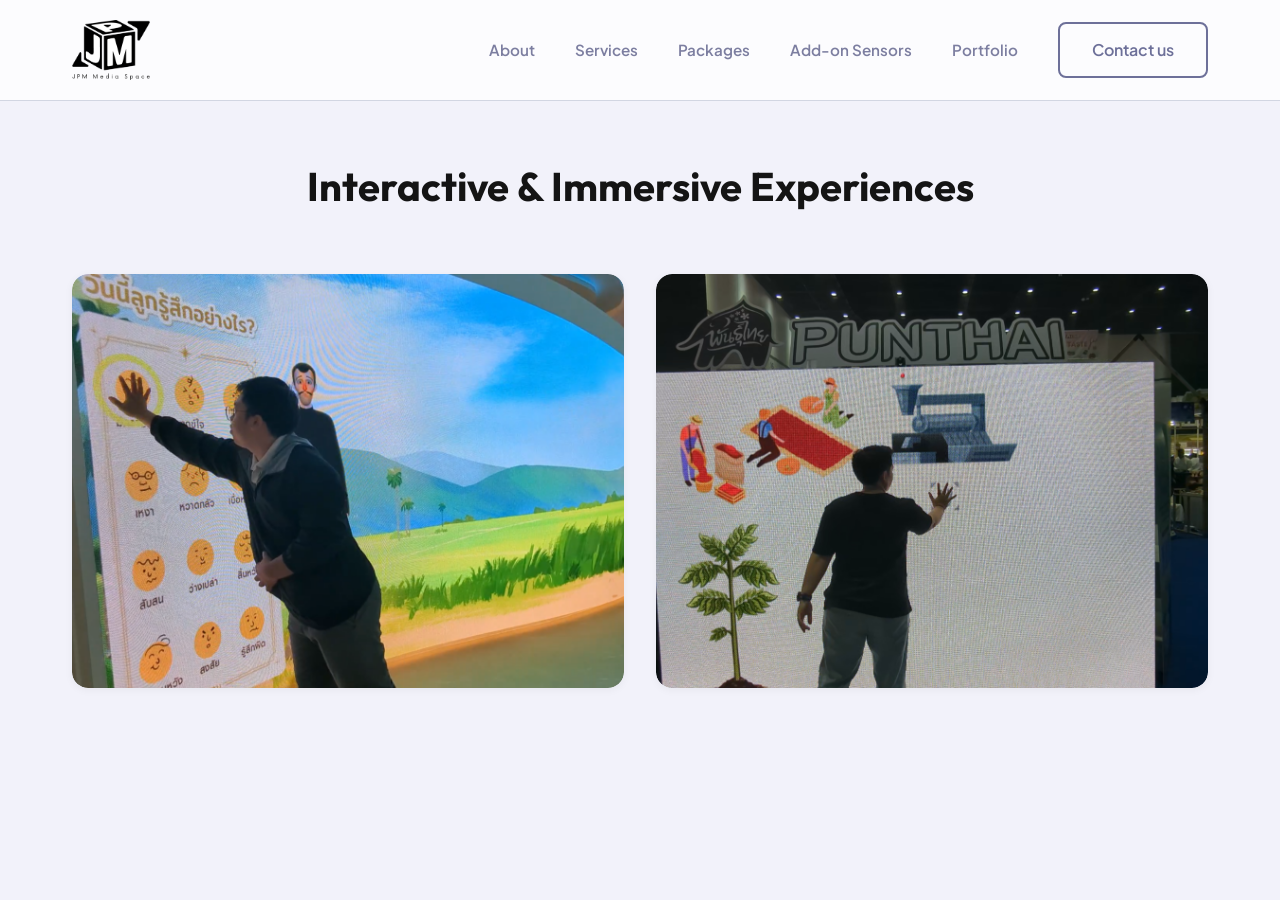
==== portfolio-interactive.html @ 13b3eb7c "Add files via upload" ====
<!DOCTYPE html>
<html lang="en">
<head>
  <meta charset="UTF-8">
  <meta name="viewport" content="width=device-width, initial-scale=1.0">
  <meta name="description" content="Immersive interactive program services for events and permanent spaces. Touch screens, projection mapping, LED walls, and intelligent sensors customized for your audience.">
  <title>JPM MEDIA SPACE | IMMERSIVE WORKS</title>
  <link rel="icon" href="assets/site icon.png" sizes="32x32">
  <!-- Google Fonts -->
  <link rel="preconnect" href="https://fonts.googleapis.com">
  <link rel="preconnect" href="https://fonts.gstatic.com" crossorigin>
  <link href="https://fonts.googleapis.com/css2?family=Outfit:wght@400;600;700;800&family=Plus+Jakarta+Sans:wght@400;500;600;700&display=swap" rel="stylesheet">
  <!-- Stylesheet -->
  <link rel="stylesheet" href="styleimmersive.css">
</head>

<body>
      <!-- ==========================================
       NAV BAR
       ========================================== -->
     <nav class="navbar" id="navbar">
    <div class="container">
    <a href="index.html" class="logo">
      <img src="assets/JPM NEW LOGO.png" alt="">
    </a>
      <ul class="nav-links" id="nav-links">
        <li><a href="index.html #about" class="nav-link">About</a></li>
        <li><a href="index.html #services-overview" class="nav-link">Services</a></li>
        <li><a href="index.html #packages" class="nav-link">Packages</a></li>
        <li><a href="index.html #sensors" class="nav-link">Add-on Sensors</a></li>
        <li><a href="index.html #portfolio" class="nav-link">Portfolio</a></li>
        <!-- <li><a href="#workflow" class="nav-link">Workflow</a></li> -->
        <li><a href="index.html #contact" class="btn btn-secondary">Contact us</a></li>
      </ul>
      <button class="mobile-menu-btn" aria-label="Toggle Navigation Menu">
        ☰
      </button>
    </div>
  </nav>

    <!-- ==========================================
       Portfolio
       ========================================== -->

<section class="portfolio" id="portfolio">
  <div class="container" id="portpart">
    <div class="section-header">
      <h2 class="section-title" id="section-title.port">Interactive & Immersive Experiences</h2>
    </div>

 <div class="portfolio-gallery">

  <!-- Portfolio 1 -->
  <input type="checkbox" id="modal1" class="modal-toggle">
  <label for="modal1" class="portfolio-item">
    <img src="assets/Nicolas.png" alt="Immersive LED and Projection Mapping room reference">
    <div class="portfolio-overlay">
      <h3 class="portfolio-title">Shrine of Blessed Nicholas Bunkerd</h3>
    </div>
  </label>
  <div class="modal-overlay modal-overlay-1">
    <label for="modal1" class="modal-overlay-inner">
      <img src="assets/Nicolas.png" class="modal-img">
    </label>
  </div>

  <!-- Portfolio 2 -->
  <input type="checkbox" id="modal2" class="modal-toggle">
  <label for="modal2" class="portfolio-item">
    <img src="assets/Punthai.png" alt="Second project reference">
    <div class="portfolio-overlay">
      <h3 class="portfolio-title">Punthai Coffee</h3>
    </div>
  </label>
  <div class="modal-overlay modal-overlay-2">
    <label for="modal2" class="modal-overlay-inner">
      <img src="assets/Punthai.png" class="modal-img">
    </label>
  </div>


     
           


    </div>
  </div>
</section>




</body>
---- styleimmersive.css ----
/* Custom CSS for Interactive Program Services Landing Page */

/* ==========================================
   1. DESIGN SYSTEM & CSS VARIABLES
   ========================================== */
:root {
  --color-white: #FFFFFF;
  --color-bg-light: #F2F2FA;
  --color-border: #D2D6E2;
  --color-muted: #9498B3;
  --color-slate-blue: #7C7EA0;
  --color-brand: #6D7099;
  --color-brand-glow: rgba(109, 112, 153, 0.4);
  --color-body-text: #525355;
  --color-dark: #141414;
  --color-dark-card: #1f1f23;
  
  --font-heading: 'Outfit', sans-serif;
  --font-body: 'Plus Jakarta Sans', sans-serif;
  
  --shadow-sm: 0 2px 8px rgba(20, 20, 20, 0.05);
  --shadow-md: 0 10px 30px rgba(109, 112, 153, 0.08);
  --shadow-lg: 0 20px 40px rgba(20, 20, 20, 0.12);
  --shadow-glow: 0 0 25px var(--color-brand-glow);
  
  --transition-fast: 0.2s cubic-bezier(0.4, 0, 0.2, 1);
  --transition-normal: 0.4s cubic-bezier(0.4, 0, 0.2, 1);
  --transition-slow: 0.6s cubic-bezier(0.4, 0, 0.2, 1);
}

/* ==========================================
   2. RESET & BASE STYLES
   ========================================== */
*, *::before, *::after {
  box-sizing: border-box;
  margin: 0;
  padding: 0;
}

html {
  scroll-behavior: smooth;
  font-size: 16px;
  -webkit-font-smoothing: antialiased;
}

body {
  font-family: var(--font-body);
  background-color: var(--color-bg-light);
  color: var(--color-body-text);
  line-height: 1.6;
  overflow-x: hidden;
}

h1, h2, h3, h4, h5, h6 {
  font-family: var(--font-heading);
  color: var(--color-dark);
  font-weight: 700;
  line-height: 1.2;
}

a {
  color: inherit;
  text-decoration: none;
  transition: var(--transition-fast);
}

img {
  max-width: 100%;
  display: block;
  border-radius: 12px;
}

ul {
  list-style: none;
}

button, input, textarea, select {
  font-family: inherit;
  font-size: inherit;
}

.container {
  width: 100%;
  max-width: 1200px;
  margin: 0 auto;
  padding: 0 2rem;
}

/* Common Section Styles */
section {
  padding: 7rem 0;
  position: relative;
}

.section-header {
  text-align: center;
  max-width: 700px;
  margin: 0 auto 4rem auto;
}

.section-subtitle {
  text-transform: uppercase;
  font-size: 0.85rem;
  letter-spacing: 2px;
  color: var(--color-brand);
  margin-bottom: 0.75rem;
  display: inline-block;
  font-weight: 600;
  background: rgba(109, 112, 153, 0.1);
  padding: 0.25rem 0.75rem;
  border-radius: 100px;
}

.section-title {
  font-size: 2.5rem;
  margin-bottom: 1rem;
}

.section-desc {
  color: var(--color-slate-blue);
  font-size: 1.1rem;
}

/* Buttons */
.btn {
  display: inline-flex;
  align-items: center;
  justify-content: center;
  padding: 0.85rem 2rem;
  border-radius: 8px;
  font-weight: 600;
  cursor: pointer;
  transition: var(--transition-normal);
  border: 2px solid transparent;
  gap: 0.5rem;
}

.btn-primary {
  background-color: var(--color-brand);
  color: var(--color-white);
  box-shadow: 0 4px 15px rgba(109, 112, 153, 0.3);
}

.btn-primary:hover {
  background-color: var(--color-dark);
  box-shadow: var(--shadow-glow);
  transform: translateY(-2px);
}

.btn-secondary {
  background-color: transparent;
  color: var(--color-brand);
  border-color: var(--color-brand);
}

.btn-secondary:hover {
  background-color: var(--color-brand);
  color: var(--color-white);
  transform: translateY(-2px);
}

.btn-dark {
  background-color: var(--color-dark);
  color: var(--color-white);
}

.btn-dark:hover {
  background-color: var(--color-brand);
  transform: translateY(-2px);
}

/* ==========================================
   3. NAVIGATION BAR (GLASSMORPHIC)
   ========================================== */
.navbar {
  position: fixed;
  top: 0;
  left: 0;
  width: 100%;
  z-index: 1000;
  padding: 1.25rem 0;
  background: rgba(255, 255, 255, 0.75);
  backdrop-filter: blur(15px);
  -webkit-backdrop-filter: blur(15px);
  border-bottom: 1px solid var(--color-border);
  transition: var(--transition-normal);
}

.navbar.scrolled {
  padding: 0.8rem 0;
  background: rgba(255, 255, 255, 0.9);
  box-shadow: var(--shadow-sm);
}

.navbar .container {
  display: flex;
  justify-content: space-between;
  align-items: center;
}

.logo {
  font-family: var(--font-heading);
  font-weight: 800;
  font-size: 1.5rem;
  color: var(--color-dark);
  display: flex;
  align-items: center;
  gap: 0.5rem;
}

.logo img {
  height: 60px; 
  width: auto;  /* Maintains aspect ratio */
  object-fit: contain;
  border-radius: 0; /* Override default img border radius if needed */
  transition: var(--transition-normal);
  padding-right: 30px;
} */

.logo img:hover {
  transform: scale(1.05); /* Subtle zoom interaction on hover */
}

.logo-dot {
  width: 10px;
  height: 10px;
  background-color: var(--color-brand);
  border-radius: 50%;
  display: inline-block;
  box-shadow: 0 0 10px var(--color-brand);
  animation: pulse 2s infinite;
}

.nav-links {
  display: flex;
  gap: 2.5rem;
  align-items: center;
}

.nav-link {
  font-weight: 600;
  color: var(--color-slate-blue);
  font-size: 0.95rem;
  position: relative;
  padding: 0.25rem 0;
}

.nav-link::after {
  content: '';
  position: absolute;
  bottom: 0;
  left: 0;
  width: 0;
  height: 2px;
  background-color: var(--color-brand);
  transition: var(--transition-fast);
}

.nav-link:hover {
  color: var(--color-brand);
}

.nav-link:hover::after {
  width: 100%;
}

.mobile-menu-btn {
  display: none;
  background: none;
  border: none;
  font-size: 1.5rem;
  color: var(--color-dark);
  cursor: pointer;
}

/* ==========================================
   4. HERO SECTION
   ========================================== */
.hero {
  height: 90vh;
  min-height: 700px;
  display: flex;
  align-items: center;
  justify-content: center;
  background-color: var(--color-dark);
  color: var(--color-white);
  padding: 10;
  position: relative;
  overflow: hidden;
}

#hero-canvas {
  position: absolute;
  top: 0;
  left: 0;
  width: 100%;
  height: 100%;
  z-index: 1;
  pointer-events: all;
  opacity: 0.6;
}

.hero-overlay {
  position: absolute;
  top: 0;
  left: 0;
  width: 100%;
  height: 100%;
  background: radial-gradient(circle at 70% 30%, rgba(109, 112, 153, 0.15) 0%, rgba(20, 20, 20, 0.9) 80%);
  z-index: 2;
  pointer-events: none;
}

.hero .container {
  position: relative;
  z-index: 3;
  display: grid;
  grid-template-columns: 1.2fr 0.8fr;
  align-items: center;
  gap: 4rem;
  height: 90%;
  pointer-events: none;
}

.hero-content {
  pointer-events: auto;
}

.hero-tagline {
  font-size: 0.9rem;
  letter-spacing: 3px;
  text-transform: uppercase;
  color: var(--color-brand);
  font-weight: 700;
  margin-bottom: 1.5rem;
  display: flex;
  align-items: center;
  gap: 0.5rem;
}

.hero-title {
  font-size: 4rem;
  line-height: 1.15;
  color: var(--color-white);
  margin-bottom: 1.5rem;
  font-weight: 800;
}

.hero-title span {
  background: linear-gradient(135deg, var(--color-white) 30%, var(--color-brand) 100%);
  -webkit-background-clip: text;
  -webkit-text-fill-color: transparent;
}

.hero-desc {
  font-size: 1.2rem;
  color: var(--color-muted);
  margin-bottom: 2.5rem;
  max-width: 580px;
}

.hero-btns {
  display: flex;
  gap: 1.5rem;
}

.hero-visual {
  pointer-events: auto;
  position: relative;
  display: flex;
  justify-content: center;
  align-items: center;
  z-index: 3;
}

.hero-image-wrapper {
  position: relative;
  border-radius: 10px;
  overflow: hidden;
  box-shadow: 0 30px 60px rgba(0,0,0,0.5), var(--shadow-glow);
  border: 1px solid rgba(255, 255, 255, 0.1);
  transform: perspective(1000px) rotateY(-10deg) rotateX(5deg);
  transition: var(--transition-slow);
}

.hero-image-wrapper:hover {
  transform: perspective(1000px) rotateY(0deg) rotateX(0deg);
}

.hero-image-wrapper::before {
  content: '';
  position: absolute;
  inset: 0;
  background: linear-gradient(to top, rgba(20,20,20,0.8), transparent);
  pointer-events: none;
}

/* ==========================================
   4. ABOUT US & SERVICES OVERVIEW
   ========================================== */
.about {
  background-color: var(--color-white);
  border-bottom: 1px solid var(--color-border);
}

.about-grid {
  display: grid;
  grid-template-columns: 1.2fr 0.8fr;
  gap: 4rem;
  align-items: center;
}

.about-lead {
  font-size: 1.25rem;
  color: var(--color-brand);
  font-weight: 600;
  margin-bottom: 1.5rem;
}

.about-text {
  color: var(--color-body-text);
  font-size: 1.05rem;
  margin-bottom: 2.5rem;
}

.about-stats {
  display: grid;
  grid-template-columns: repeat(3, 1fr);
  gap: 1.5rem;
}

.stat-item {
  border-left: 2px solid var(--color-brand);
  padding-left: 1.25rem;
}

.stat-number {
  display: block;
  font-family: var(--font-heading);
  font-size: 2.25rem;
  font-weight: 800;
  color: var(--color-dark);
  line-height: 1.1;
  margin-bottom: 0.25rem;
}

.stat-label {
  font-size: 0.85rem;
  color: var(--color-slate-blue);
  text-transform: uppercase;
  letter-spacing: 1px;
  font-weight: 600;
}

.about-visual {
  display: flex;
  justify-content: center;
}

.glass-card {
  background: rgba(242, 242, 250, 0.7);
  border: 1px solid var(--color-border);
  backdrop-filter: blur(10px);
  -webkit-backdrop-filter: blur(10px);
  border-radius: 16px;
  padding: 2.5rem;
  box-shadow: var(--shadow-md);
  width: 100%;
}

.about-card h3 {
  font-size: 1.4rem;
  margin-bottom: 1.5rem;
  position: relative;
  padding-bottom: 0.5rem;
}

.about-card h3::after {
  content: '';
  position: absolute;
  bottom: 0;
  left: 0;
  width: 40px;
  height: 2px;
  background-color: var(--color-brand);
}

.value-list {
  display: flex;
  flex-direction: column;
  gap: 1.25rem;
}

.value-list li strong {
  display: block;
  font-size: 1.05rem;
  color: var(--color-dark);
  margin-bottom: 0.2rem;
}

.value-list li p {
  font-size: 0.9rem;
  color: var(--color-slate-blue);
}

.services-overview {
  background-color: var(--color-bg-light);
  border-bottom: 1px solid var(--color-border);
}

.overview-grid {
  display: grid;
  grid-template-columns: repeat(6, 1fr);
  gap: 2rem;
}

.overview-card {
  background: var(--color-white);
  border: 1px solid var(--color-border);
  border-radius: 16px;
  padding: 2.5rem 2rem;
  box-shadow: var(--shadow-sm);
  transition: var(--transition-normal);
  grid-column: span 2;
}

.overview-card:nth-child(4) {
  grid-column: 2 / span 2;
}
.overview-card:nth-child(5) {
  grid-column: 4 / span 2;
}

.overview-card:hover {
  transform: translateY(-5px);
  border-color: var(--color-brand);
  box-shadow: var(--shadow-md);
}

.overview-card-icon {
  width: 50px;
  height: 50px;
  background-color: rgba(109, 112, 153, 0.1);
  color: var(--color-brand);
  border-radius: 10px;
  display: flex;
  align-items: center;
  justify-content: center;
  font-size: 1.5rem;
  margin-bottom: 1.5rem;
  transition: var(--transition-fast);
}

.overview-card:hover .overview-card-icon {
  background-color: var(--color-brand);
  color: var(--color-white);
  box-shadow: 0 0 15px var(--color-brand-glow);
}

.overview-card-icon svg {
  width: 24px;
  height: 24px;
}

.overview-card-title {
  font-size: 1.25rem;
  margin-bottom: 0.75rem;
}

.overview-card-desc {
  font-size: 0.92rem;
  color: var(--color-slate-blue);
  line-height: 1.5;
}

/* ==========================================
   5. PACKAGES SECTION
   ========================================== */
.packages {
  background-color: var(--color-bg-light);
}

.packages-grid {
  display: grid;
  grid-template-columns: 1fr 1fr;
  gap: 3rem;
  align-items: stretch;
}

.package-card {
  background: var(--color-white);
  border: 1px solid var(--color-border);
  border-radius: 20px;
  padding: 3.5rem 3rem 0.1rem;
  box-shadow: var(--shadow-md);
  display: flex;
  flex-direction: column;
  justify-content: space-between;
  transition: var(--transition-normal);
  position: relative;
  overflow: hidden;
}

.package-card:hover {
  transform: translateY(-8px);
  box-shadow: var(--shadow-lg);
  border-color: var(--color-brand);
}

.package-badge {
  position: absolute;
  top: 2rem;
  right: -2.5rem;
  background-color: var(--color-brand);
  color: var(--color-white);
  padding: 0.5rem 3rem;
  font-size: 0.75rem;
  font-weight: 700;
  text-transform: uppercase;
  letter-spacing: 1px;
  transform: rotate(45deg);
}

.package-card.featured {
  border-color: var(--color-border);
  box-shadow: 0 15px 35px rgba(109, 112, 153, 0.15);
}

.package-card.featured:hover {
  transform: translateY(-8px);
  box-shadow: var(--shadow-lg);
  border-color: var(--color-brand);
}

/* .package-card.featured::before {
  content: '';
  position: absolute;
  top: 0;
  left: 0;
  width: 100%;
  height: 5px;
  background: linear-gradient(90deg, var(--color-brand), var(--color-slate-blue));
} */

.package-header {
  margin-bottom: 2rem;
}

.package-icon {
  width: 60px;
  height: 60px;
  background-color: rgba(109, 112, 153, 0.1);
  color: var(--color-brand);
  border-radius: 12px;
  display: flex;
  align-items: center;
  justify-content: center;
  font-size: 1.75rem;
  margin-bottom: 1.5rem;
}

.package-title {
  font-size: 2rem;
  margin-bottom: 0.5rem;
}

.package-subtitle {
  color: var(--color-slate-blue);
  font-size: 1rem;
}

.package-image {
  height: 200px;
  width: 100%;
  object-fit: cover;
  border-radius: 10px;
  margin-bottom: 2rem;
}

.core-programs-heading {
  font-size: 0.9rem;
  text-transform: uppercase;
  letter-spacing: 1.5px;
  color: var(--color-dark);
  margin-bottom: 1.25rem;
  font-weight: 700;
  border-bottom: 1px solid var(--color-border);
  padding-bottom: 0.5rem;
}

.core-programs {
  display: flex;
  flex-direction: column;
  gap: 1.5rem;
  margin-bottom: 3rem;
}

.program-item {
  display: flex;
  gap: 0.85rem;
  align-items: flex-start;
}

.program-icon-bullet {
  flex-shrink: 0;
  width: 24px;
  height: 24px;
  border-radius: 50%;
  background-color: rgba(109, 112, 153, 0.1);
  color: var(--color-brand);
  display: flex;
  align-items: center;
  justify-content: center;
  font-size: 0.8rem;
  margin-top: 0.10rem;
}

.program-details h4 {
  font-size: 1.1rem;
  margin-bottom: 0.25rem;
}

.program-details p {
  font-size: 0.92rem;
  color: var(--color-slate-blue);
}

.package-footer {
  margin-top: 1.5rem;
  text-align: center;
  width: 100%;
}

.event-price {
  background-color: #6D7099;
  width: auto;
  border-radius: 100px;
  color: rgb(255, 255, 255);
  font-weight: 900;
  font-size: 40px;
  text-align: center;
  margin-bottom: 20px;
  justify-content: center;
}

#start-one {
  font-family: (--font-body);
  font-size: 20px;
  padding-right: 5px;
  font-style: italic;
}

#price-one {
  font-family: (--font-heading);
  color: rgb(255, 255, 255);
  font-size: 40px;
  font-style: italic;
}

.permanent-price {
  background-color: #282828;
  width: auto;
  border-radius: 100px;
  color: rgb(255, 255, 255);
  font-weight: 900;
  font-size: 40px;
  text-align: center;
  margin-bottom: 20px;
  justify-content: center;
}

#start-two {
  font-family: (--font-body);
  font-size: 20px;
  padding-right: 5px;
  font-style: italic;
}

#price-two {
  font-family: (--font-heading);
  color: rgb(255, 255, 255);
  font-size: 40px;
  font-style: italic;
}

.btn-buy {
  display: inline-block;
  border: solid 1px #a7a9ca;
  padding: 0.85rem 2rem;
  color: #6D7099;
  border-radius: 8px;
  font-weight: 600;
  text-decoration: none;
  transition: var(--transition-normal);
}

.btn-buy:hover {
  background-color: #6D7099;
  color: #ffffff;
  transform: translateY(-2px);
  box-shadow: 0 0 15px rgba(109, 112, 153, 0.4);
}

.package-card.featured .btn-buy:hover {
  background-color: var(--color-dark);
  border-color: var(--color-dark);
  color: var(--color-white);
  box-shadow: 0 0 15px rgba(20, 20, 20, 0.4);
}


/* ==========================================
   6. SENSORS SECTION (ADD-ON)
   ========================================== */
.sensors {
  background-color: var(--color-white);
  border-top: 1px solid var(--color-border);
  border-bottom: 1px solid var(--color-border);
}

.sensors-grid {
  display: grid;
  grid-template-columns: repeat(auto-fit, minmax(220px, 1fr));
  gap: 2rem;
}

.sensor-card {
  border: 1px solid var(--color-border);
  background: var(--color-bg-light);
  border-radius: 16px;
  padding: 2rem;
  transition: var(--transition-normal);
  text-align: center;
}

.sensor-card:hover {
  transform: translateY(-5px);
  border-color: var(--color-brand);
  background: var(--color-white);
  box-shadow: var(--shadow-md);
}

.sensor-svg-wrapper {
  height: 80px;
  display: flex;
  align-items: center;
  justify-content: center;
  margin-bottom: 1.5rem;
  position: relative;
}

.sensor-svg-wrapper svg {
  width: 50px;
  height: 50px;
  fill: none;
  stroke: var(--color-brand);
  stroke-width: 1.5;
  transition: var(--transition-normal);
}

.sensor-card:hover .sensor-svg-wrapper svg {
  transform: scale(1.1);
  stroke-width: 2;
}

.sensor-name {
  font-size: 1.2rem;
  margin-bottom: 0.5rem;
}

.sensor-desc {
  font-size: 0.9rem;
  color: var(--color-slate-blue);
}

/* Decorative glowing beam animation */
@keyframes beam-radar {
  0% { transform: scale(0.3); opacity: 1; }
  100% { transform: scale(1.5); opacity: 0; }
}
.radar-glow {
  position: absolute;
  width: 40px;
  height: 40px;
  border: 1px solid var(--color-brand);
  border-radius: 50%;
  animation: beam-radar 2s infinite ease-out;
  display: none;
}
.sensor-card:hover .radar-glow {
  display: block;
}

/* ==========================================
   7. PORTFOLIO SECTION
   ========================================== */
.portfolio {
  background-color: var(--color-bg-light);
}

.portfolio-gallery {
  display: grid;
  grid-template-columns: repeat(2, 1fr);
  gap: 2rem;
}

.portfolio-item {
  position: relative;
  border-radius: 16px;
  overflow: hidden;
  box-shadow: var(--shadow-sm);
  aspect-ratio: 4/3;
  cursor: pointer;
}

.portfolio-item img {
  width: 100%;
  height: 100%;
  object-fit: cover;
  border-radius: 16px;
  transition: var(--transition-slow);
}

.portfolio-overlay {
  position: absolute;
  inset: 0;
  background: linear-gradient(to top, rgba(20, 20, 20, 0.9) 0%, rgba(20, 20, 20, 0.5) 60%, rgba(20, 20, 20, 0) 100%);
  display: flex;
  flex-direction: column;
  justify-content: flex-end;
  padding: 2rem;
  opacity: 0;
  transition: var(--transition-normal);
}

.portfolio-item:hover img {
  transform: scale(1.1);
}

.portfolio-item:hover .portfolio-overlay {
  opacity: 1;
}

.portfolio-category {
  font-size: 0.75rem;
  font-weight: 700;
  text-transform: uppercase;
  color: var(--color-white);
  letter-spacing: 1px;
  margin-bottom: 0.5rem;
}

.portfolio-title {
  color: var(--color-white);
  font-size: 1.35rem;
  margin-bottom: 0.25rem;
}

.portfolio-tech {
  color: var(--color-white);
  font-size: 0.85rem;
}

/* ==========================================
   8. WORKFLOW SECTION
   ========================================== */
.workflow {
  background-color: var(--color-white);
  border-top: 1px solid var(--color-border);
}

.workflow-timeline {
  display: grid;
  grid-template-columns: repeat(5, 1fr);
  gap: 2rem;
  position: relative;
}

/* Horizontal connector line */
.workflow-timeline::before {
  content: '';
  position: absolute;
  top: 35px;
  left: 10%;
  right: 10%;
  height: 2px;
  background-color: var(--color-border);
  z-index: 1;
}

.workflow-step {
  text-align: center;
  position: relative;
  z-index: 2;
}

.step-number {
  width: 70px;
  height: 70px;
  background-color: var(--color-bg-light);
  border: 2px solid var(--color-border);
  border-radius: 50%;
  display: flex;
  align-items: center;
  justify-content: center;
  font-family: var(--font-heading);
  font-size: 1.5rem;
  font-weight: 800;
  color: var(--color-slate-blue);
  margin: 0 auto 1.5rem auto;
  transition: var(--transition-normal);
  box-shadow: 0 0 0 8px var(--color-white);
}

.workflow-step:hover .step-number {
  background-color: var(--color-brand);
  border-color: var(--color-brand);
  color: var(--color-white);
  transform: scale(1.1);
  box-shadow: 0 0 0 8px var(--color-white), var(--shadow-glow);
}

.step-title {
  font-size: 1.2rem;
  margin-bottom: 0.75rem;
}

.step-desc {
  font-size: 0.9rem;
  color: var(--color-slate-blue);
  padding: 0 0.5rem;
}

/* ==========================================
   9. CALL TO ACTION & ESTIMATOR SECTION
   ========================================== */

.cta {
  position: relative;
  overflow: hidden;
  color: var(--color-white);
  background-color: var(--color-dark);
  justify-content: space-between;
  max-width: 100%;
}

.cta-box {
  background-color: #181818;
  border: 1px solid rgba(255, 255, 255, 0.08);
  border-radius: 20px;
  padding: 50px 2.5rem 80px;
  box-shadow: var(--shadow-lg);
  margin: 0 2.5rem;
  justify-self: center;
}

#CTA-title {
  color: var(--color-brand);
  font-size: 40px;
  text-align: center;
}

p.CTA-detail {
  text-align: center;
}

.box-bubble {
  display: flex;
  flex-wrap: wrap;
  gap: 16px;
  align-items: center;
  justify-self: center;
  font-size: 12px;
  letter-spacing: 2px;
  margin-top: 50px;
}

.bubble {
  padding: 15px 25px;
  width: fit-content;
}

#bb1 {
  border: solid 1px #7C7EA0;
  border-radius: 100px;
  margin: 0 10px;
  transition: all 0.2s ease;
}

/* #bb1:hover {
  background-color: rgba(109, 112, 153, 0.3);
} */

#bb2 {
  border: solid 1px #7C7EA0;
  border-radius: 100px;
  margin: 0 10px;
  transition: all 0.2s ease;
}

/* #bb2:hover {
  background-color: rgba(109, 112, 153, 0.3);
} */

#bb3 {
  border: solid 1px #7C7EA0;
  border-radius: 100px;
  margin: 0 10px;
  transition: all 0.2s ease;
}

/* #bb3:hover {
  background-color: rgba(109, 112, 153, 0.3);
} */

.contact-us {
  margin-top: 100px;
  text-align: center;
  color: #6D7099;
  font-size: 40px;
  justify-self: center;
}

.contact-us-detail {
  padding: 50px 50px;
  justify-self: center;
  text-align: center;
}

.QR {
  width: 200px;
  height: 200px;
  justify-self: center;
}

#lineoa {
  margin-top: 15px;
  font-size: 20px;
  font-weight: 600;
  transition: 0.1s ease;
}

#lineoa:hover {
  cursor: pointer;
  color: #9498B3;
}

.tel-email {
  display: flex;
  flex-wrap: wrap;
  gap: 0.1rem;
  align-items: center;
  font-weight: 600;
  justify-content: center;
}

.tel {
  padding: 20px;
  transition: 0.1s ease;
}

.tel:hover {
  cursor: pointer;
  color: #9498B3;
}

.email {
  padding: 10px;
  transition: 0.1s ease;
}

.email:hover {
  cursor: pointer;
  color: #9498B3;
}

.cta-section {
  background-color: var(--color-dark);
  color: var(--color-white);
  position: relative;
  overflow: hidden;
}

.cta-section .section-title {
  color: var(--color-white);
}

.cta-section .section-desc {
  color: var(--color-muted);
}

.cta-grid {
  display: grid;
  grid-template-columns: 1.1fr 0.9fr;
  gap: 4rem;
  align-items: start;
}

.interactive-estimator {
  background: var(--color-dark-card);
  border: 1px solid rgba(255, 255, 255, 0.08);
  border-radius: 20px;
  padding: 2.5rem;
  box-shadow: var(--shadow-lg);
  align-items: center;
  justify-content: center;
}

.estimator-title {
  font-size: 1.5rem;
  color: var(--color-white);
  margin-bottom: 1.5rem;
  border-bottom: 1px solid rgba(255, 255, 255, 0.08);
  padding-bottom: 0.75rem;
}

.estimator-group {
  margin-bottom: 1.5rem;
}

.estimator-label {
  font-size: 0.85rem;
  text-transform: uppercase;
  letter-spacing: 1px;
  color: var(--color-brand);
  font-weight: 700;
  margin-bottom: 0.75rem;
  display: block;
}

.estimator-radio-group {
  display: grid;
  grid-template-columns: 1fr 1fr;
  gap: 1rem;
}

.estimator-radio-card {
  background: rgba(255, 255, 255, 0.02);
  border: 1px solid rgba(255, 255, 255, 0.08);
  border-radius: 10px;
  padding: 1rem;
  cursor: pointer;
  transition: var(--transition-fast);
  display: flex;
  align-items: center;
  gap: 0.75rem;
}

.estimator-radio-card:hover {
  border-color: var(--color-brand);
  background: rgba(255, 255, 255, 0.04);
}

.estimator-radio-card.active {
  border-color: var(--color-brand);
  background: rgba(109, 112, 153, 0.1);
  box-shadow: 0 0 15px rgba(109, 112, 153, 0.2);
}

.estimator-radio-card input {
  display: none;
}

.custom-radio-dot {
  width: 16px;
  height: 16px;
  border: 2px solid var(--color-muted);
  border-radius: 50%;
  display: inline-block;
  position: relative;
}

.estimator-radio-card.active .custom-radio-dot {
  border-color: var(--color-brand);
}

.estimator-radio-card.active .custom-radio-dot::after {
  content: '';
  position: absolute;
  top: 50%;
  left: 50%;
  transform: translate(-50%, -50%);
  width: 8px;
  height: 8px;
  background-color: var(--color-brand);
  border-radius: 50%;
}

.radio-card-text h4 {
  font-size: 0.95rem;
  color: var(--color-white);
  margin-bottom: 0.1rem;
}

.radio-card-text p {
  font-size: 0.75rem;
  color: var(--color-muted);
}

.estimator-checkbox-group {
  display: grid;
  grid-template-columns: 1fr;
  gap: 0.75rem;
}

.estimator-checkbox-card {
  background: rgba(255, 255, 255, 0.02);
  border: 1px solid rgba(255, 255, 255, 0.08);
  border-radius: 10px;
  padding: 0.9rem 1.25rem;
  cursor: pointer;
  transition: var(--transition-fast);
  display: flex;
  align-items: center;
  justify-content: space-between;
}

.estimator-checkbox-card:hover {
  border-color: var(--color-brand);
  background: rgba(255, 255, 255, 0.04);
}

.estimator-checkbox-card.active {
  border-color: var(--color-brand);
  background: rgba(109, 112, 153, 0.1);
}

.estimator-checkbox-card input {
  display: none;
}

.checkbox-left {
  display: flex;
  align-items: center;
  gap: 0.75rem;
}

.custom-checkbox-box {
  width: 16px;
  height: 16px;
  border: 2px solid var(--color-muted);
  border-radius: 4px;
  display: inline-block;
  position: relative;
}

.estimator-checkbox-card.active .custom-checkbox-box {
  border-color: var(--color-brand);
  background-color: var(--color-brand);
}

.estimator-checkbox-card.active .custom-checkbox-box::after {
  content: '✓';
  position: absolute;
  top: 50%;
  left: 50%;
  transform: translate(-50%, -50%);
  font-size: 0.65rem;
  color: var(--color-white);
  font-weight: 900;
}

.checkbox-title {
  font-size: 0.95rem;
  color: var(--color-white);
}

.checkbox-badge {
  font-size: 0.75rem;
  background: rgba(255, 255, 255, 0.08);
  padding: 0.15rem 0.5rem;
  border-radius: 100px;
  color: var(--color-muted);
}

.estimator-checkbox-card.active .checkbox-badge {
  background: var(--color-brand);
  color: var(--color-white);
}

.estimator-summary {
  background: rgba(255, 255, 255, 0.02);
  border-radius: 10px;
  padding: 1.25rem;
  margin-top: 1.5rem;
  border: 1px dashed rgba(255, 255, 255, 0.1);
}

.summary-row {
  display: flex;
  justify-content: space-between;
  margin-bottom: 0.5rem;
  font-size: 0.9rem;
  color: var(--color-muted);
}

.summary-row.total {
  border-top: 1px solid rgba(255, 255, 255, 0.08);
  padding-top: 0.75rem;
  margin-bottom: 0;
  font-size: 1.1rem;
  color: var(--color-white);
  font-weight: 700;
}

.summary-value-highlight {
  color: var(--color-brand);
  font-weight: 700;
}

.cta-contact-form {
  background: rgba(255, 255, 255, 0.03);
  border: 1px solid rgba(255, 255, 255, 0.08);
  border-radius: 20px;
  padding: 3rem;
  backdrop-filter: blur(10px);
}

.form-title {
  font-size: 1.75rem;
  margin-bottom: 1.5rem;
  color: var(--color-white);
}

.form-group {
  margin-bottom: 1.25rem;
}

.form-label {
  display: block;
  font-size: 0.85rem;
  margin-bottom: 0.5rem;
  color: var(--color-muted);
}

.form-control {
  width: 100%;
  background: rgba(255, 255, 255, 0.05);
  border: 1px solid rgba(255, 255, 255, 0.12);
  border-radius: 8px;
  padding: 0.85rem 1rem;
  color: var(--color-white);
  transition: var(--transition-fast);
}

.form-control:focus {
  outline: none;
  border-color: var(--color-brand);
  background: rgba(255, 255, 255, 0.08);
  box-shadow: 0 0 10px rgba(109, 112, 153, 0.3);
}

textarea.form-control {
  min-height: 120px;
  resize: vertical;
}

/* ==========================================
   10. CONTACT FOOTER
   ========================================== */
.footer {
  background-color: var(--color-dark);
  color: var(--color-muted);
  border-top: 1px solid rgba(255, 255, 255, 0.05);
  padding: 5rem 0 2rem 0;
}

.footer-grid {
  display: grid;
  grid-template-columns: 1.2fr 0.8fr 1fr;
  gap: 4rem;
  margin-bottom: 4rem;
}

.footer-logo {
  color: var(--color-white);
  margin-bottom: 1rem;
}

.footer-logo-desc {
  font-size: 0.95rem;
  margin-bottom: 1.5rem;
  max-width: 320px;
}

.footer-socials {
  display: flex;
  gap: 1rem;
}

.social-icon {
  width: 38px;
  height: 38px;
  background-color: rgba(255, 255, 255, 0.05);
  color: var(--color-white);
  border-radius: 50%;
  display: flex;
  align-items: center;
  justify-content: center;
  transition: var(--transition-fast);
}

.social-icon:hover {
  background-color: var(--color-brand);
  transform: translateY(-2px);
  color: var(--color-white);
}

.footer-title {
  color: var(--color-white);
  font-size: 1.1rem;
  margin-bottom: 1.5rem;
  text-transform: uppercase;
  letter-spacing: 1px;
}

.footer-links {
  display: flex;
  flex-direction: column;
  gap: 0.75rem;
}

.footer-link:hover {
  color: var(--color-brand);
  padding-left: 4px;
}

.footer-contact-info {
  display: flex;
  flex-direction: column;
  gap: 1rem;
}

.contact-info-item {
  display: flex;
  gap: 1rem;
  align-items: flex-start;
}

.contact-info-icon {
  color: var(--color-brand);
  margin-top: 0.15rem;
}

.contact-info-text h5 {
  color: var(--color-white);
  font-size: 0.9rem;
  margin-bottom: 0.15rem;
}

.contact-info-text p {
  font-size: 0.88rem;
}

.footer-bottom {
  border-top: 1px solid rgba(255, 255, 255, 0.05);
  padding-top: 2rem;
  display: flex;
  justify-content: space-between;
  align-items: center;
  font-size: 0.85rem;
}

.footer-bottom-links {
  display: flex;
  gap: 2rem;
}

/* ==========================================
   11. ANIMATIONS & PULSING EFFECTS
   ========================================== */
@keyframes pulse {
  0% { transform: scale(1); box-shadow: 0 0 10px var(--color-brand-glow); }
  50% { transform: scale(1.15); box-shadow: 0 0 20px rgba(109, 112, 153, 0.6); }
  100% { transform: scale(1); box-shadow: 0 0 10px var(--color-brand-glow); }
}

/* ==========================================
   12. RESPONSIVE BREAKPOINTS
   ========================================== */
@media (max-width: 1024px) {
  html { font-size: 15px; }
  .hero .container {
    grid-template-columns: 1fr;
    text-align: center;
    gap: 3rem;
  }
  .hero-desc { margin-left: auto; margin-right: auto; }
  .hero-btns { justify-content: center; }
  .hero-image-wrapper {
    transform: none !important;
    max-width: 480px;
  }
  .about-grid {
    grid-template-columns: 1fr;
    gap: 3rem;
  }
  .overview-grid {
    grid-template-columns: repeat(2, 1fr);
  }
  .overview-card {
    grid-column: span 1 !important;
  }
  .packages-grid { grid-template-columns: 1fr; gap: 2rem; }
  .portfolio-gallery { grid-template-columns: repeat(2, 1fr); }
  .workflow-timeline {
    grid-template-columns: 1fr;
    gap: 3rem;
  }
  .workflow-timeline::before {
    display: none;
  }
  .workflow-step {
    text-align: left;
    display: flex;
    gap: 1.5rem;
    align-items: flex-start;
  }
  .step-number {
    margin: 0;
    flex-shrink: 0;
    box-shadow: none;
  }
  .workflow-step:hover .step-number {
    box-shadow: var(--shadow-glow);
  }
  .step-desc { padding: 0; }
  .cta-grid { grid-template-columns: 1fr; gap: 3rem; }
  .footer-grid { grid-template-columns: 1.5fr 1fr; }
  .footer-grid > *:last-child { grid-column: span 2; }
}

@media (max-width: 768px) {
  section { padding: 5rem 0; }
  .nav-links { display: none; } /* Dynamic mobile menu toggle later */
  .mobile-menu-btn { display: block; }
  .hero-title { font-size: 3rem; }
  .overview-grid {
    grid-template-columns: 1fr;
  }
  .about-stats {
    grid-template-columns: 1fr;
    gap: 1rem;
  }
  .portfolio-gallery { grid-template-columns: 1fr; }
  .estimator-radio-group { grid-template-columns: 1fr; }
  .footer-grid { grid-template-columns: 1fr; }
  .footer-grid > *:last-child { grid-column: span 1; }
  .footer-bottom { flex-direction: column; gap: 1.5rem; text-align: center; }
}

.section-header {
  margin-top: 50px;
}


.modal-toggle {
  display: none;
}

.modal-overlay {
  display: flex;
  position: fixed;
  top: 0;
  left: 0;
  width: 100%;
  height: 100%;
  background: rgba(0, 0, 0, 0.9);
  justify-content: center;
  align-items: center;
  z-index: 1000;
  opacity: 0;
  visibility: hidden;
  transition: opacity 0.25s ease;
  pointer-events: none; /* prevent invisible overlays from blocking clicks */
}

.modal-overlay-inner {
  width: 100%;
  height: 100%;
  display: flex;
  justify-content: center;
  align-items: center;
  cursor: pointer;
}

.modal-img {
  max-width: 90%;
  max-height: 90%;
  border-radius: 8px;
  box-shadow: 0 10px 40px rgba(0, 0, 0, 0.5);
}

/* Match each checkbox to its own overlay only */
#modal1:checked ~ .modal-overlay-1,
#modal2:checked ~ .modal-overlay-2 {
  opacity: 1;
  visibility: visible;
  pointer-events: auto;
}

.portfolio-item {
  cursor: pointer;
  display: block;
}
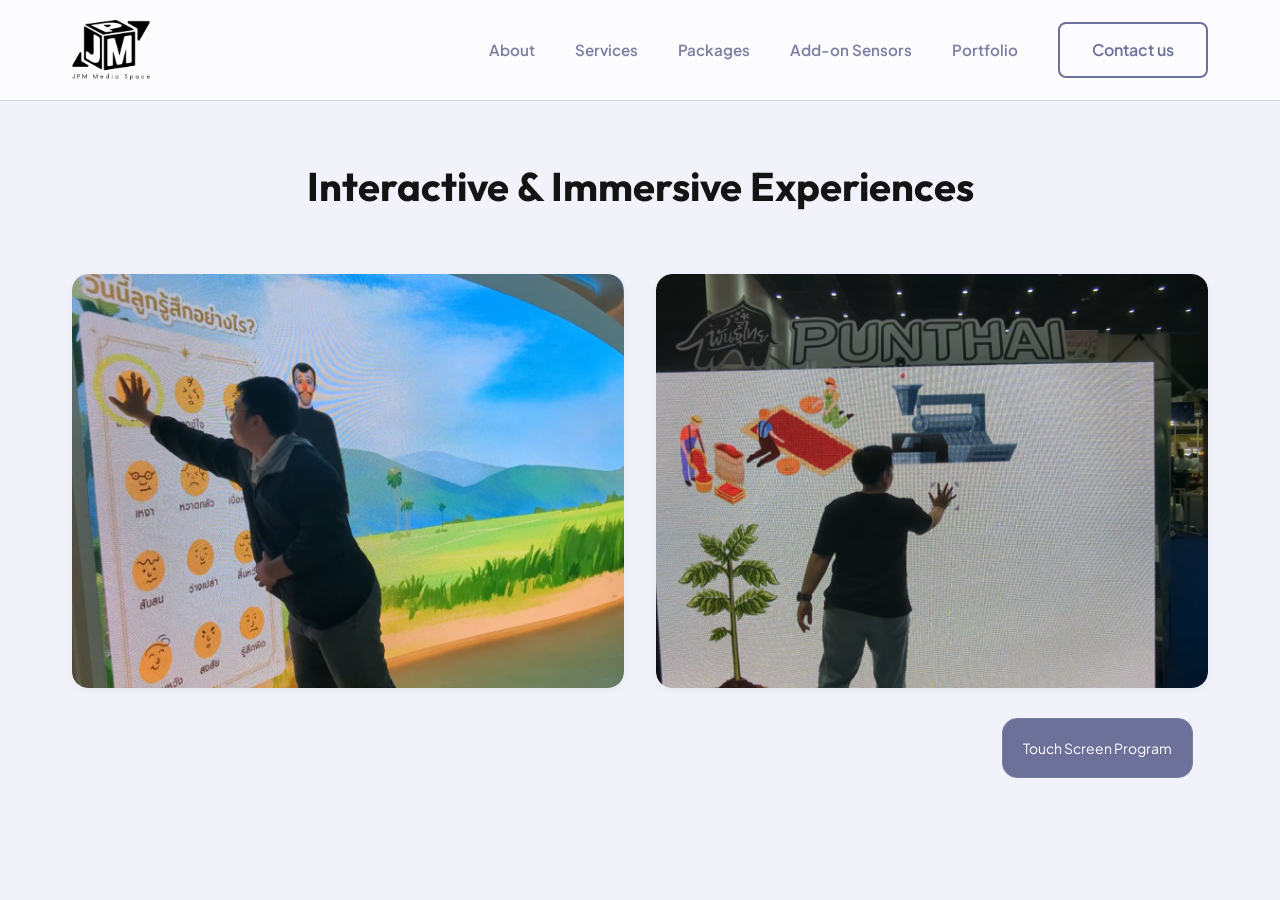
==== commit db03ba46: "Add files via upload" ====
--- a/portfolio-interactive.html
+++ b/portfolio-interactive.html
@@ -60,34 +60,56 @@
   </label>
   <div class="modal-overlay modal-overlay-1">
     <label for="modal1" class="modal-overlay-inner">
-      <img src="assets/Nicolas.png" class="modal-img">
+      <video class="modal-video" controls onclick="event.stopPropagation()">
+        <source src="assets/สักการสถาน นักบุญ Nicolas.mp4" type="video/mp4">
+        Your browser doesn't support video.
+      </video>
     </label>
   </div>
 
   <!-- Portfolio 2 -->
   <input type="checkbox" id="modal2" class="modal-toggle">
   <label for="modal2" class="portfolio-item">
-    <img src="assets/Punthai.png" alt="Second project reference">
+    <img src="assets/Punthai.png" alt="Immersive LED and Projection Mapping room reference">
     <div class="portfolio-overlay">
       <h3 class="portfolio-title">Punthai Coffee</h3>
     </div>
   </label>
   <div class="modal-overlay modal-overlay-2">
     <label for="modal2" class="modal-overlay-inner">
-      <img src="assets/Punthai.png" class="modal-img">
+      <video class="modal-video" controls onclick="event.stopPropagation()">
+        <source src="assets/Punthai.mp4" type="video/mp4">
+        Your browser doesn't support video.
+      </video>
     </label>
   </div>
 
-
-     
-           
-
+</div>
+ 
+<a href="portfolio-touch-screen.html"><button class="switch-port">Touch Screen Program</button></a>
 
     </div>
   </div>
 </section>
 
+<script>
+  document.querySelectorAll('.modal-toggle').forEach(function(checkbox) {
+    checkbox.addEventListener('change', function() {
+      // find the modal-overlay that comes AFTER the thumbnail label
+      const overlay = checkbox.nextElementSibling.nextElementSibling;
+      const video = overlay.querySelector('.modal-video');
 
+      if (video) {
+        if (checkbox.checked) {
+          video.play();
+        } else {
+          video.pause();
+          video.currentTime = 0;
+        }
+      }
+    });
+  });
+</script>
 
 
 </body>
--- a/styleimmersive.css
+++ b/styleimmersive.css
@@ -1653,6 +1653,36 @@
   margin-top: 50px;
 }
 
+.switch-port {
+  float: right;
+  background-color: #6D7099;
+  color: #FFFFFF;
+  border: solid 1px #7C7EA0;
+  border-radius: 15px;
+  padding: 20px;
+  margin-top: 30px;
+  font-size: 14px;
+  margin-right: 15px;
+  transition: all 0.2s ease;
+  cursor: pointer;
+}
+
+.switch-port:hover {
+  background-color: #F2F2FA;
+  color: #6D7099;
+  border: solid 1px #6D7099;
+  border-radius: 15px;
+  padding: 20px;
+  margin-top: 30px;
+  font-size: 14px;
+  margin-right: 15px;
+  
+}
+
+#portfolio {
+  margin-bottom: 40px;
+}
+
 
 .modal-toggle {
   display: none;
@@ -1672,7 +1702,7 @@
   opacity: 0;
   visibility: hidden;
   transition: opacity 0.25s ease;
-  pointer-events: none; /* prevent invisible overlays from blocking clicks */
+  pointer-events: none;
 }
 
 .modal-overlay-inner {
@@ -1684,7 +1714,7 @@
   cursor: pointer;
 }
 
-.modal-img {
+.modal-video {
   max-width: 90%;
   max-height: 90%;
   border-radius: 8px;
@@ -1693,7 +1723,9 @@
 
 /* Match each checkbox to its own overlay only */
 #modal1:checked ~ .modal-overlay-1,
-#modal2:checked ~ .modal-overlay-2 {
+#modal2:checked ~ .modal-overlay-2,
+#modal3:checked ~ .modal-overlay-3,
+#modal4:checked ~ .modal-overlay-4 {
   opacity: 1;
   visibility: visible;
   pointer-events: auto;
